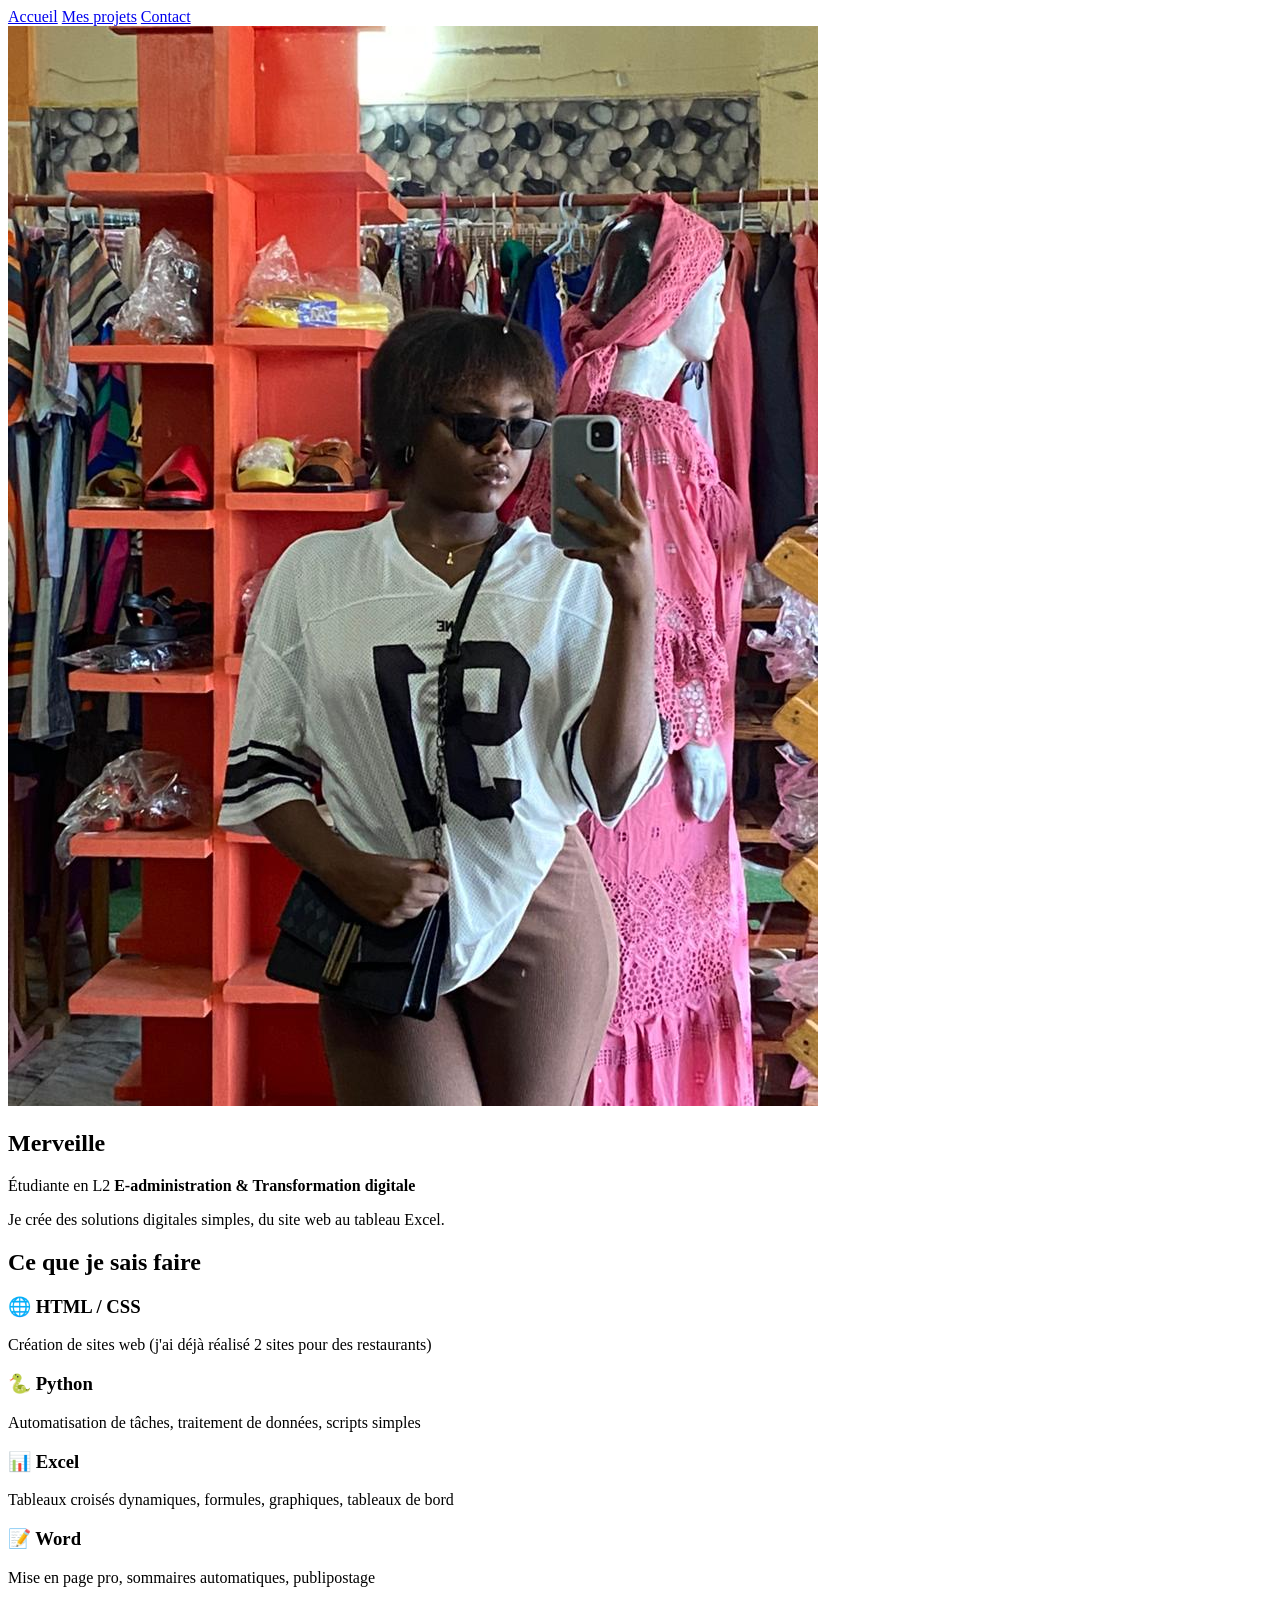
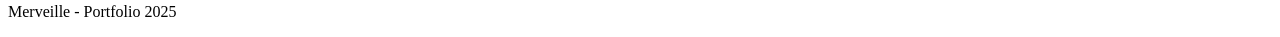
==== index.html @ c3acd57e "Rename index.html.html to index.html" ====
<!DOCTYPE html>
<html lang="fr">
<head>
    <meta charset="UTF-8">
    <meta name="viewport" content="width=device-width, initial-scale=1.0">
    <title>Merveille - Portfolio E-administration</title>
    <link rel="stylesheet" href="style.css">
</head>
<body>
    <header>
        <nav>
            <a href="index.html" class="active">Accueil</a>
            <a href="projets.html">Mes projets</a>
            <a href="contact.html">Contact</a>
        </nav>
    </header>

    <main>
        <section class="hero">
            <div class="photo-container">
                <img src="WhatsApp Image 2026-04-17 at 17.18.42.jpeg" alt="Merveille" class="photo-merveille">
            </div>
            <h1>Merveille</h1>
            <p class="sous-titre">Étudiante en L2 <strong>E-administration & Transformation digitale</strong></p>
            <p class="accroche">Je crée des solutions digitales simples, du site web au tableau Excel.</p>
        </section>

        <section class="competences">
            <h2>Ce que je sais faire</h2>
            <div class="grille-competences">
                <div class="carte-competence">
                    <h3>🌐 HTML / CSS</h3>
                    <p>Création de sites web (j'ai déjà réalisé 2 sites pour des restaurants)</p>
                </div>
                <div class="carte-competence">
                    <h3>🐍 Python</h3>
                    <p>Automatisation de tâches, traitement de données, scripts simples</p>
                </div>
                <div class="carte-competence">
                    <h3>📊 Excel</h3>
                    <p>Tableaux croisés dynamiques, formules, graphiques, tableaux de bord</p>
                </div>
                <div class="carte-competence">
                    <h3>📝 Word</h3>
                    <p>Mise en page pro, sommaires automatiques, publipostage</p>
                </div>
            </div>
        </section>
    </main>

    <footer>
        <p>Merveille - Portfolio 2025</p>
    </footer>
</body>
</html>
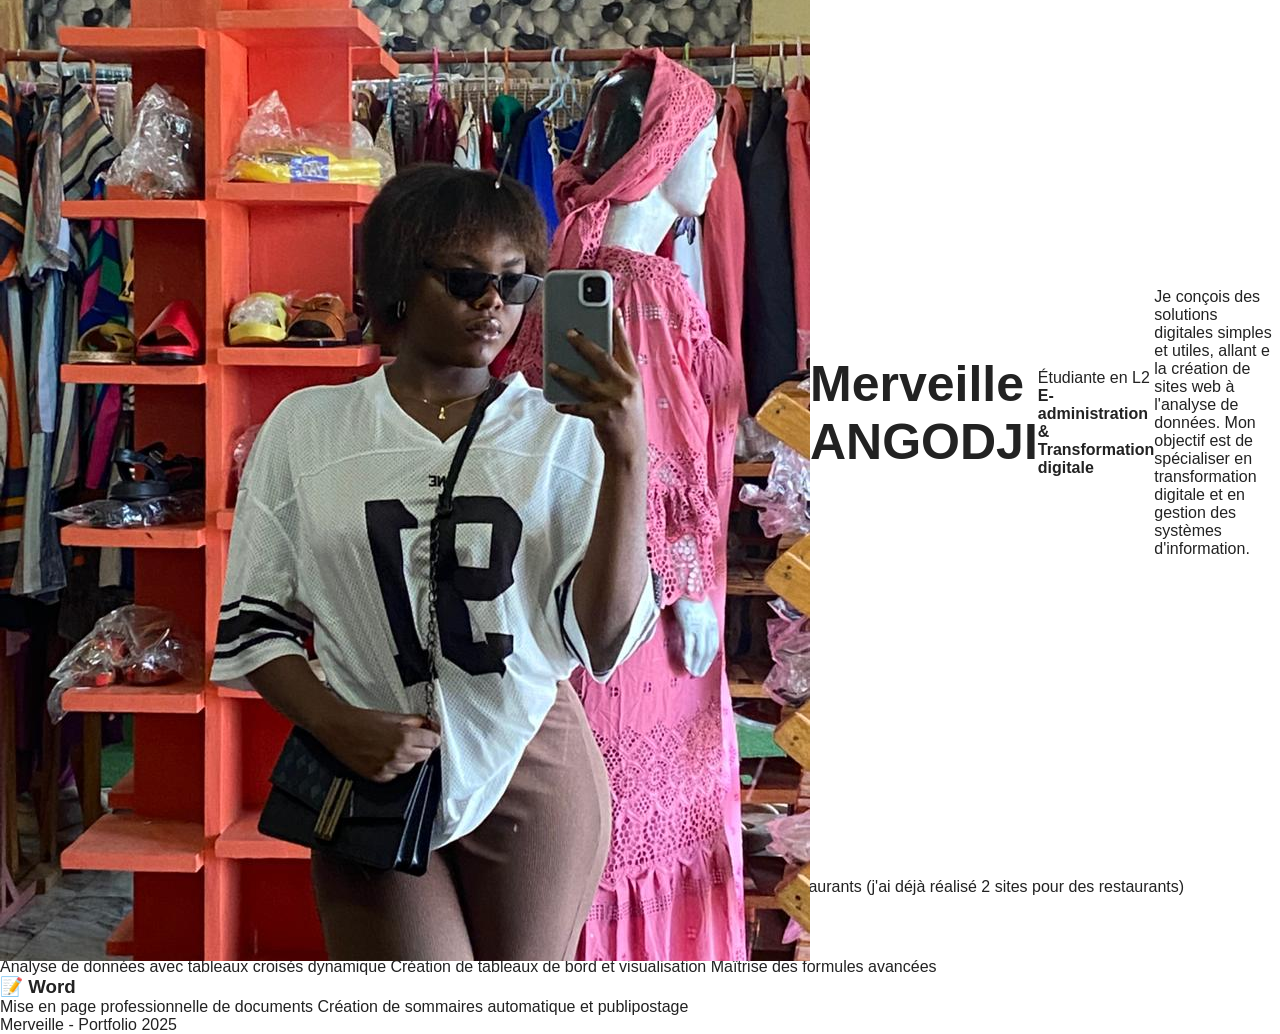
==== commit 55f95f00: "Update index.html" ====
--- a/index.html
+++ b/index.html
@@ -20,29 +20,33 @@
             <div class="photo-container">
                 <img src="WhatsApp Image 2026-04-17 at 17.18.42.jpeg" alt="Merveille" class="photo-merveille">
             </div>
-            <h1>Merveille</h1>
+            <h1>Merveille ANGODJI</h1>
             <p class="sous-titre">Étudiante en L2 <strong>E-administration & Transformation digitale</strong></p>
-            <p class="accroche">Je crée des solutions digitales simples, du site web au tableau Excel.</p>
+            <p class="accroche">Je conçois des solutions digitales simples et utiles, allant e la création de sites web à l'analyse de données.
+                Mon objectif est de spécialiser en transformation digitale et en gestion des systèmes d'information.</p>
         </section>
 
         <section class="competences">
             <h2>Ce que je sais faire</h2>
             <div class="grille-competences">
                 <div class="carte-competence">
-                    <h3>🌐 HTML / CSS</h3>
-                    <p>Création de sites web (j'ai déjà réalisé 2 sites pour des restaurants)</p>
+                    <h3>🌐Developpement web HTML/CSS </h3>
+                    <p>Création de sites web modernes et responsives réalisation de projets concrets, notamment des sites pour des restaurants (j'ai déjà réalisé 2 sites pour des restaurants)</p>
                 </div>
                 <div class="carte-competence">
                     <h3>🐍 Python</h3>
-                    <p>Automatisation de tâches, traitement de données, scripts simples</p>
+                    <p>Automatisation de tâches simples, traitement de données et création de scripts utiles</p>
                 </div>
                 <div class="carte-competence">
                     <h3>📊 Excel</h3>
-                    <p>Tableaux croisés dynamiques, formules, graphiques, tableaux de bord</p>
+                    <p>Analyse de données avec tableaux croisés dynamique 
+                    Création de tableaux de bord et visualisation
+                    Maîtrise des formules avancées</p>
                 </div>
                 <div class="carte-competence">
                     <h3>📝 Word</h3>
-                    <p>Mise en page pro, sommaires automatiques, publipostage</p>
+                    <p>Mise en page professionnelle de documents 
+                    Création de sommaires automatique et publipostage</p>
                 </div>
             </div>
         </section>
--- a/style.css
+++ b/style.css
@@ -0,0 +1,152 @@
+/* RESET */
+* {
+  margin: 0;
+  padding: 0;
+  box-sizing: border-box;
+  font-family: 'Poppins', sans-serif;
+}
+
+/* BODY */
+body {
+  background: #fff;
+  color: #222;
+}
+
+/* HEADER */
+.header {
+  display: flex;
+  justify-content: space-between;
+  align-items: center;
+  padding: 20px 60px;
+  background: white;
+  position: sticky;
+  top: 0;
+}
+
+.logo {
+  font-size: 24px;
+  font-weight: 600;
+  color: #E60000;
+}
+
+.nav ul {
+  display: flex;
+  gap: 30px;
+  list-style: none;
+}
+
+.nav a {
+  text-decoration: none;
+  color: #333;
+}
+
+.btn-contact {
+  background: #E60000;
+  color: white;
+  padding: 10px 20px;
+  border: none;
+  border-radius: 25px;
+  cursor: pointer;
+}
+
+/* HERO */
+.hero {
+  height: 90vh;
+  background: url('https://source.unsplash.com/1600x900/?african-food') center/cover;
+  position: relative;
+  display: flex;
+  align-items: center;
+  justify-content: center;
+}
+
+.overlay {
+  position: absolute;
+  width: 100%;
+  height: 100%;
+  background: rgba(0,0,0,0.5);
+}
+
+.hero-content {
+  position: relative;
+  color: white;
+  text-align: center;
+}
+
+.hero h1 {
+  font-size: 50px;
+  margin-bottom: 20px;
+}
+
+.cta {
+  background: #E60000;
+  border: none;
+  padding: 15px 30px;
+  color: white;
+  border-radius: 30px;
+  cursor: pointer;
+}
+
+/* MENU */
+.menu {
+  padding: 80px 60px;
+  text-align: center;
+}
+
+.menu h2 {
+  margin-bottom: 50px;
+  font-size: 32px;
+}
+
+.menu-cards {
+  display: flex;
+  gap: 30px;
+  justify-content: center;
+}
+
+.card {
+  width: 280px;
+  border-radius: 15px;
+  overflow: hidden;
+  background: white;
+  box-shadow: 0 10px 25px rgba(0,0,0,0.1);
+  transition: 0.3s;
+}
+
+.card:hover {
+  transform: translateY(-10px);
+}
+
+.card img {
+  width: 100%;
+}
+
+.card h3 {
+  margin: 15px;
+}
+
+.card p {
+  margin: 0 15px 20px;
+}
+
+/* HISTOIRE */
+.histoire {
+  padding: 80px 60px;
+  background: #f9f9f9;
+  text-align: center;
+}
+
+.histoire h2 {
+  margin-bottom: 20px;
+}
+
+/* FOOTER */
+.footer {
+  background: #111;
+  color: white;
+  padding: 40px;
+}
+
+.footer-container {
+  display: flex;
+  justify-content: space-around;
+}
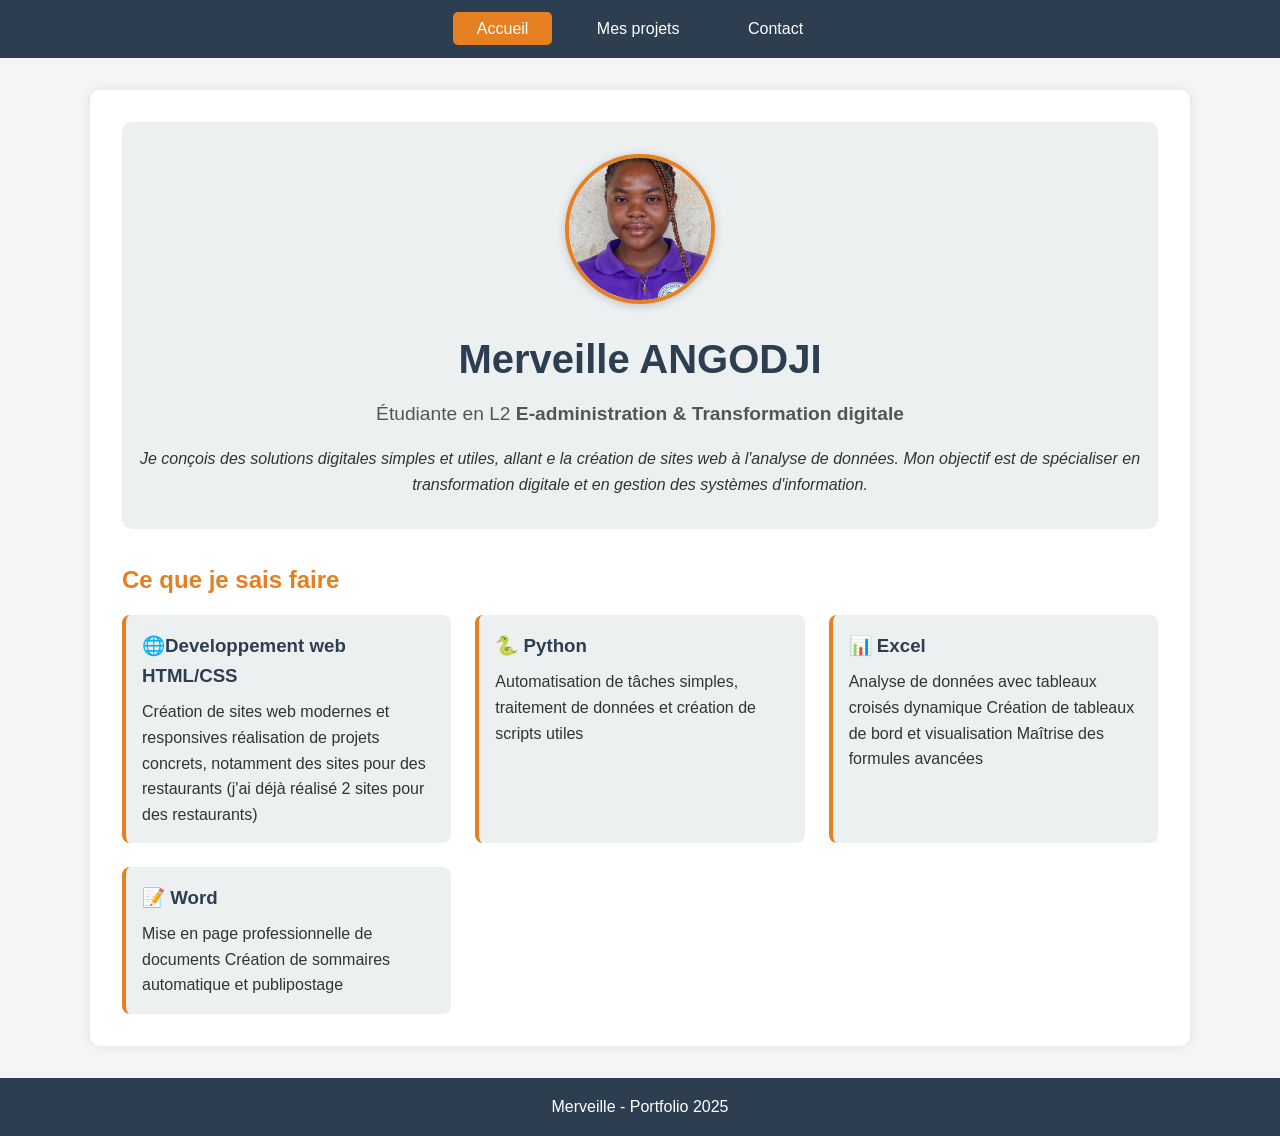
==== commit 1975042a: "Update index.html" ====
--- a/index.html
+++ b/index.html
@@ -18,7 +18,7 @@
     <main>
         <section class="hero">
             <div class="photo-container">
-                <img src="WhatsApp Image 2026-04-17 at 17.18.42.jpeg" alt="Merveille" class="photo-merveille">
+                <img src="WhatsApp Image 2026-04-18 at 11.01.31 (1).jpeg" alt="Merveille" class="photo-merveille">
             </div>
             <h1>Merveille ANGODJI</h1>
             <p class="sous-titre">Étudiante en L2 <strong>E-administration & Transformation digitale</strong></p>
--- a/style.css
+++ b/style.css
@@ -1,152 +1,201 @@
-/* RESET */
 * {
-  margin: 0;
-  padding: 0;
-  box-sizing: border-box;
-  font-family: 'Poppins', sans-serif;
-}
-
-/* BODY */
+    margin: 0;
+    padding: 0;
+    box-sizing: border-box;
+}
+
 body {
-  background: #fff;
-  color: #222;
-}
-
-/* HEADER */
-.header {
-  display: flex;
-  justify-content: space-between;
-  align-items: center;
-  padding: 20px 60px;
-  background: white;
-  position: sticky;
-  top: 0;
-}
-
-.logo {
-  font-size: 24px;
-  font-weight: 600;
-  color: #E60000;
-}
-
-.nav ul {
-  display: flex;
-  gap: 30px;
-  list-style: none;
-}
-
-.nav a {
-  text-decoration: none;
-  color: #333;
-}
-
-.btn-contact {
-  background: #E60000;
-  color: white;
-  padding: 10px 20px;
-  border: none;
-  border-radius: 25px;
-  cursor: pointer;
-}
-
-/* HERO */
+    font-family: 'Segoe UI', Tahoma, Geneva, Verdana, sans-serif;
+    line-height: 1.6;
+    color: #333;
+    background-color: #f5f5f5;
+}
+
+header {
+    background-color: #2c3e50;
+    padding: 1rem 0;
+    position: sticky;
+    top: 0;
+}
+
+nav {
+    max-width: 1100px;
+    margin: 0 auto;
+    text-align: center;
+}
+
+nav a {
+    color: white;
+    text-decoration: none;
+    padding: 0.5rem 1.5rem;
+    margin: 0 0.5rem;
+    border-radius: 5px;
+    transition: background 0.3s;
+}
+
+nav a:hover, nav a.active {
+    background-color: #e67e22;
+}
+
+main {
+    max-width: 1100px;
+    margin: 2rem auto;
+    padding: 0 1rem;
+    background: white;
+    border-radius: 10px;
+    box-shadow: 0 0 10px rgba(0,0,0,0.1);
+    padding: 2rem;
+}
+
+h1 {
+    color: #2c3e50;
+    margin-bottom: 1rem;
+    font-size: 2rem;
+}
+
+h2 {
+    color: #e67e22;
+    margin: 1.5rem 0 1rem 0;
+}
+
+/* Photo de profil */
+.photo-container {
+    text-align: center;
+    margin-bottom: 1rem;
+}
+
+.photo-merveille {
+    width: 150px;
+    height: 150px;
+    border-radius: 50%;
+    object-fit: cover;
+    border: 4px solid #e67e22;
+    box-shadow: 0 2px 10px rgba(0,0,0,0.2);
+}
+
 .hero {
-  height: 90vh;
-  background: url('https://source.unsplash.com/1600x900/?african-food') center/cover;
-  position: relative;
-  display: flex;
-  align-items: center;
-  justify-content: center;
-}
-
-.overlay {
-  position: absolute;
-  width: 100%;
-  height: 100%;
-  background: rgba(0,0,0,0.5);
-}
-
-.hero-content {
-  position: relative;
-  color: white;
-  text-align: center;
+    text-align: center;
+    padding: 2rem 0;
+    background: #ecf0f1;
+    border-radius: 10px;
+    margin-bottom: 2rem;
 }
 
 .hero h1 {
-  font-size: 50px;
-  margin-bottom: 20px;
-}
-
-.cta {
-  background: #E60000;
-  border: none;
-  padding: 15px 30px;
-  color: white;
-  border-radius: 30px;
-  cursor: pointer;
-}
-
-/* MENU */
-.menu {
-  padding: 80px 60px;
-  text-align: center;
-}
-
-.menu h2 {
-  margin-bottom: 50px;
-  font-size: 32px;
-}
-
-.menu-cards {
-  display: flex;
-  gap: 30px;
-  justify-content: center;
-}
-
-.card {
-  width: 280px;
-  border-radius: 15px;
-  overflow: hidden;
-  background: white;
-  box-shadow: 0 10px 25px rgba(0,0,0,0.1);
-  transition: 0.3s;
-}
-
-.card:hover {
-  transform: translateY(-10px);
-}
-
-.card img {
-  width: 100%;
-}
-
-.card h3 {
-  margin: 15px;
-}
-
-.card p {
-  margin: 0 15px 20px;
-}
-
-/* HISTOIRE */
-.histoire {
-  padding: 80px 60px;
-  background: #f9f9f9;
-  text-align: center;
-}
-
-.histoire h2 {
-  margin-bottom: 20px;
-}
-
-/* FOOTER */
-.footer {
-  background: #111;
-  color: white;
-  padding: 40px;
-}
-
-.footer-container {
-  display: flex;
-  justify-content: space-around;
-}
+    font-size: 2.5rem;
+    margin-bottom: 0.5rem;
+}
+
+.sous-titre {
+    font-size: 1.2rem;
+    color: #555;
+}
+
+.accroche {
+    margin-top: 1rem;
+    font-style: italic;
+}
+
+.grille-competences {
+    display: grid;
+    grid-template-columns: repeat(auto-fit, minmax(250px, 1fr));
+    gap: 1.5rem;
+    margin-top: 1rem;
+}
+
+.carte-competence {
+    background: #ecf0f1;
+    padding: 1rem;
+    border-radius: 8px;
+    border-left: 4px solid #e67e22;
+}
+
+.carte-competence h3 {
+    margin-bottom: 0.5rem;
+    color: #2c3e50;
+}
+
+.projet {
+    margin-bottom: 3rem;
+    border-bottom: 1px solid #ddd;
+    padding-bottom: 2rem;
+}
+
+.projet-contenu {
+    display: flex;
+    flex-wrap: wrap;
+    gap: 1.5rem;
+}
+
+.projet-description {
+    flex: 1;
+}
+
+.projet-description ul {
+    margin-left: 1.5rem;
+    margin-top: 0.5rem;
+}
+
+/* Bouton pour visiter le site */
+.lien-projet {
+    margin-top: 1.5rem;
+}
+
+.btn-visiter {
+    display: inline-block;
+    background-color: #e67e22;
+    color: white;
+    text-decoration: none;
+    padding: 0.8rem 1.5rem;
+    border-radius: 5px;
+    font-weight: bold;
+    transition: background 0.3s;
+}
+
+.btn-visiter:hover {
+    background-color: #d35400;
+}
+
+.contact-info {
+    background: #ecf0f1;
+    padding: 1.5rem;
+    border-radius: 10px;
+    margin: 1rem 0;
+}
+
+.contact-info p {
+    margin: 0.5rem 0;
+}
+
+.disponibilite {
+    text-align: center;
+    background: #e67e22;
+    color: white;
+    padding: 1.5rem;
+    border-radius: 10px;
+    margin-top: 1.5rem;
+}
+
+footer {
+    text-align: center;
+    padding: 1rem;
+    background-color: #2c3e50;
+    color: white;
+    margin-top: 2rem;
+}
+
+@media (max-width: 768px) {
+    .projet-contenu {
+        flex-direction: column;
+    }
+    
+    nav a {
+        display: inline-block;
+        margin: 0.2rem;
+    }
+    
+    .photo-merveille {
+        width: 120px;
+        height: 120px;
+    }
+}
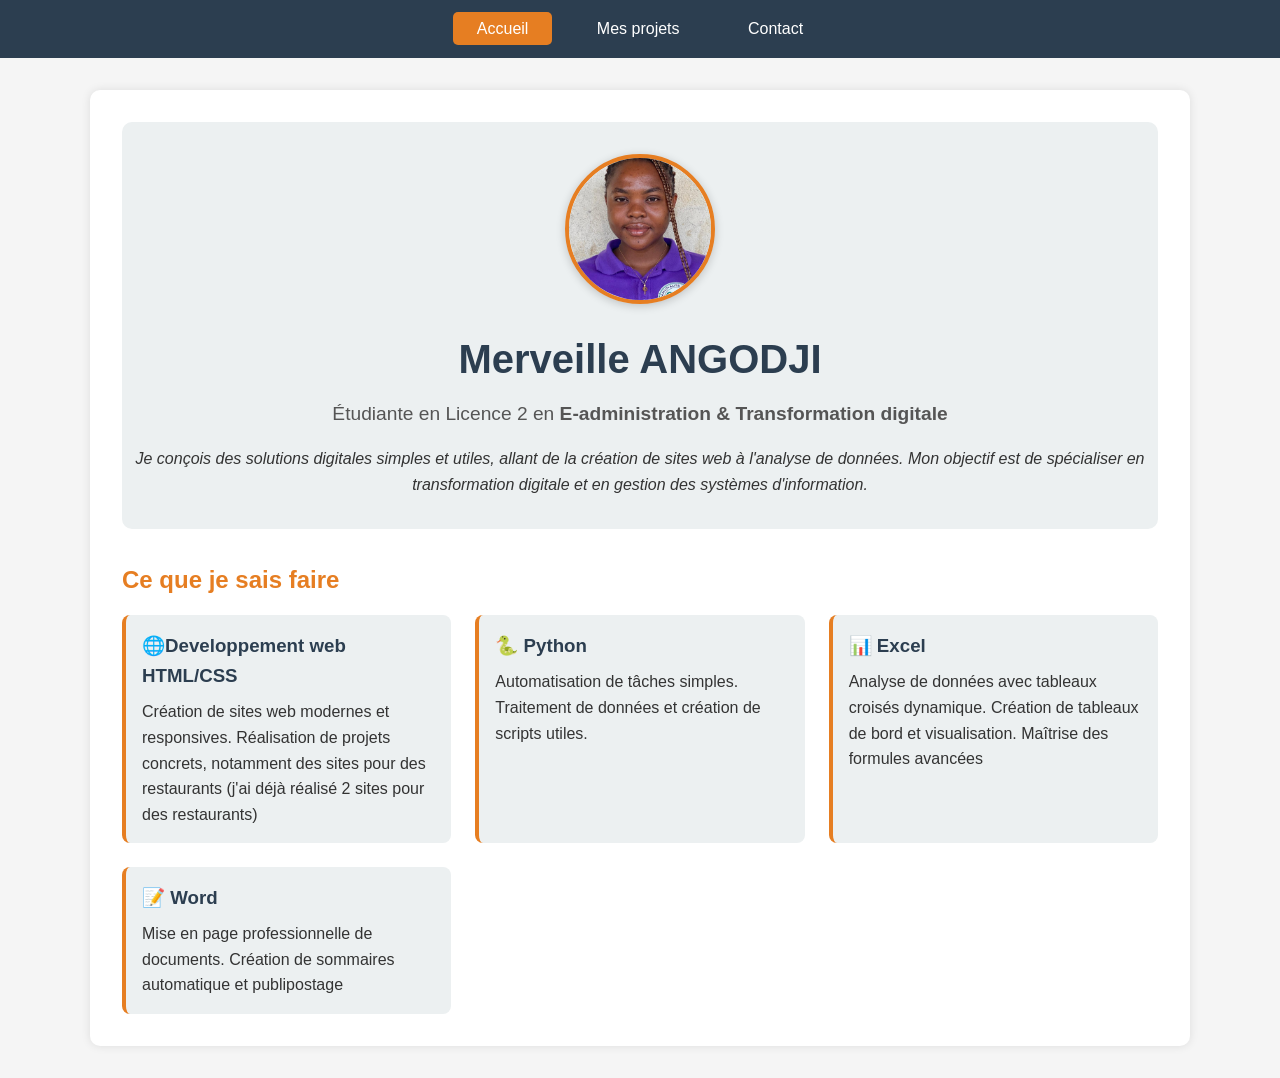
==== commit b4fe2fb1: "Update index.html" ====
--- a/index.html
+++ b/index.html
@@ -21,8 +21,8 @@
                 <img src="WhatsApp Image 2026-04-18 at 11.01.31 (1).jpeg" alt="Merveille" class="photo-merveille">
             </div>
             <h1>Merveille ANGODJI</h1>
-            <p class="sous-titre">Étudiante en L2 <strong>E-administration & Transformation digitale</strong></p>
-            <p class="accroche">Je conçois des solutions digitales simples et utiles, allant e la création de sites web à l'analyse de données.
+            <p class="sous-titre">Étudiante en Licence 2 en <strong>E-administration & Transformation digitale</strong></p>
+            <p class="accroche">Je conçois des solutions digitales simples et utiles, allant de la création de sites web à l'analyse de données.
                 Mon objectif est de spécialiser en transformation digitale et en gestion des systèmes d'information.</p>
         </section>
 
@@ -31,29 +31,25 @@
             <div class="grille-competences">
                 <div class="carte-competence">
                     <h3>🌐Developpement web HTML/CSS </h3>
-                    <p>Création de sites web modernes et responsives réalisation de projets concrets, notamment des sites pour des restaurants (j'ai déjà réalisé 2 sites pour des restaurants)</p>
+                    <p>Création de sites web modernes et responsives. Réalisation de projets concrets, notamment des sites pour des restaurants (j'ai déjà réalisé 2 sites pour des restaurants)</p>
                 </div>
                 <div class="carte-competence">
                     <h3>🐍 Python</h3>
-                    <p>Automatisation de tâches simples, traitement de données et création de scripts utiles</p>
+                    <p>Automatisation de tâches simples. Traitement de données et création de scripts utiles.</p>
                 </div>
                 <div class="carte-competence">
                     <h3>📊 Excel</h3>
-                    <p>Analyse de données avec tableaux croisés dynamique 
-                    Création de tableaux de bord et visualisation
+                    <p>Analyse de données avec tableaux croisés dynamique. 
+                    Création de tableaux de bord et visualisation.
                     Maîtrise des formules avancées</p>
                 </div>
                 <div class="carte-competence">
                     <h3>📝 Word</h3>
-                    <p>Mise en page professionnelle de documents 
+                    <p>Mise en page professionnelle de documents. 
                     Création de sommaires automatique et publipostage</p>
                 </div>
             </div>
         </section>
     </main>
-
-    <footer>
-        <p>Merveille - Portfolio 2025</p>
-    </footer>
 </body>
 </html>
